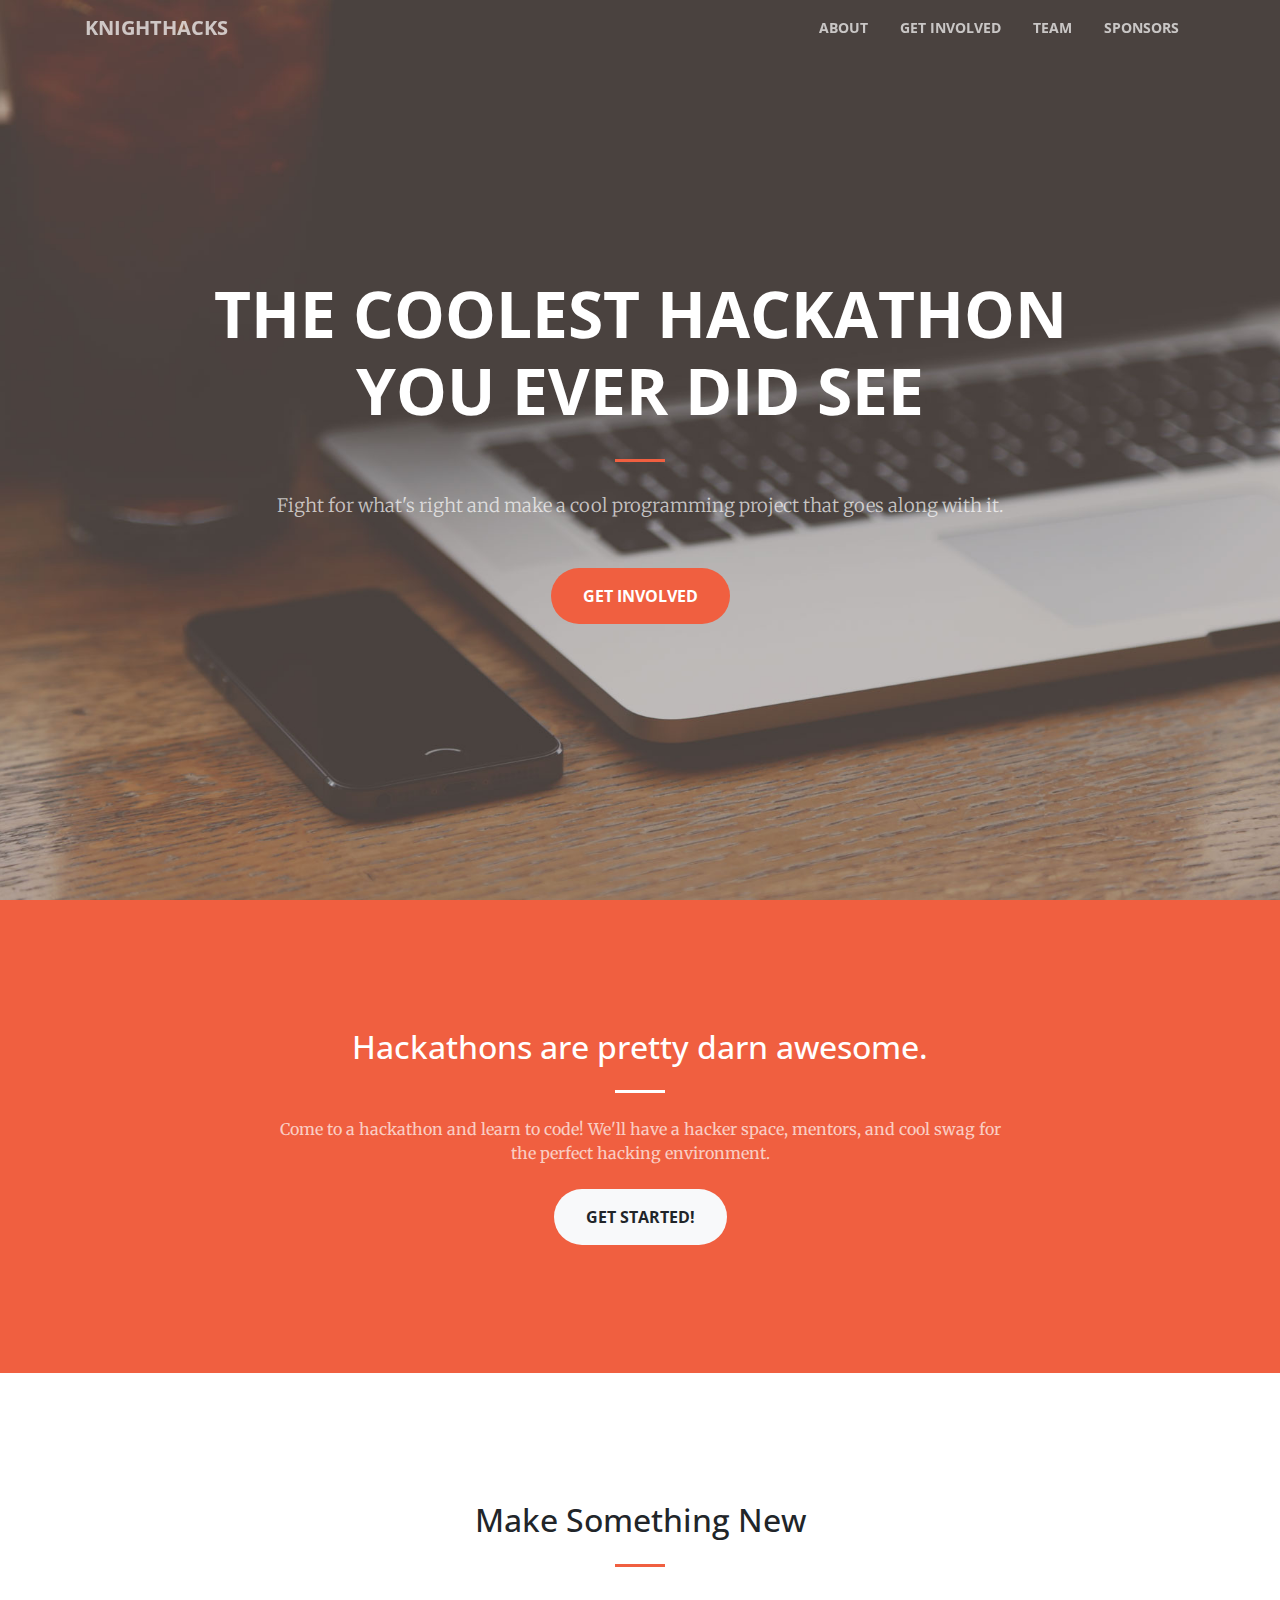
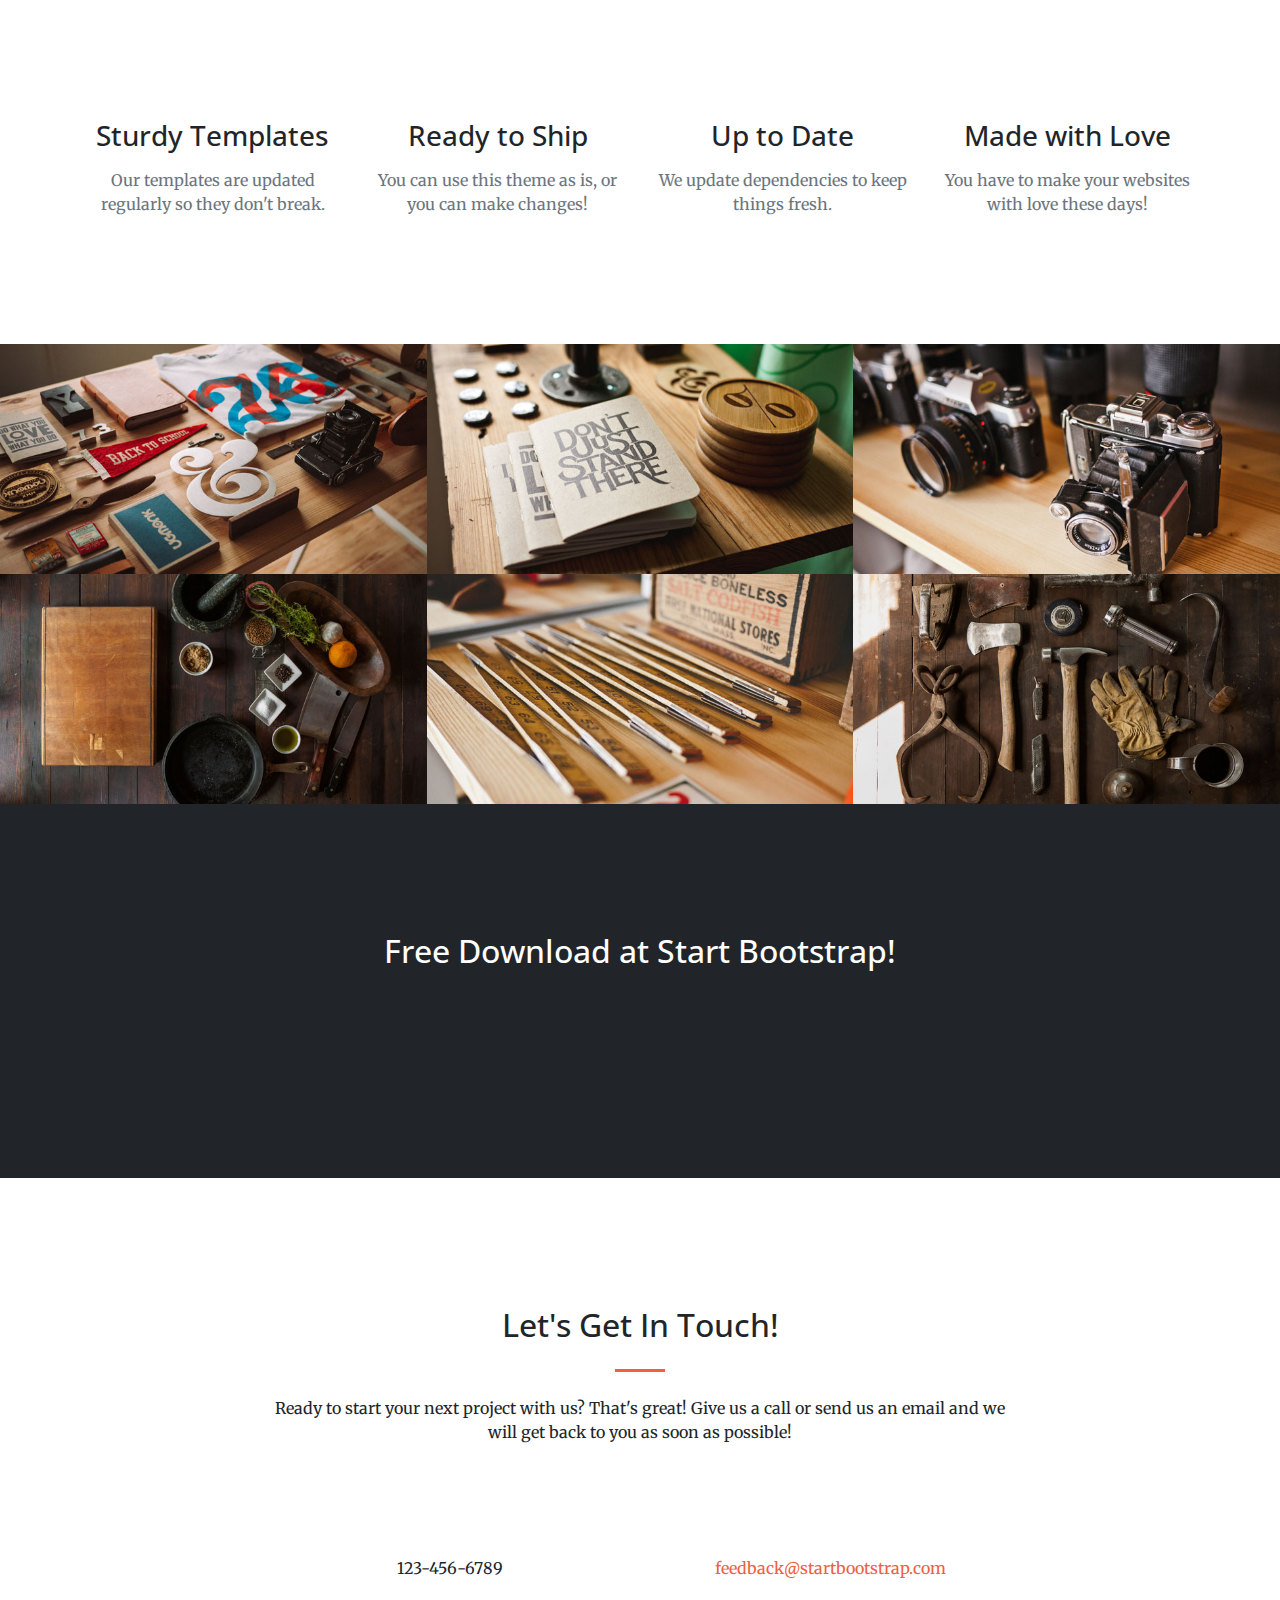
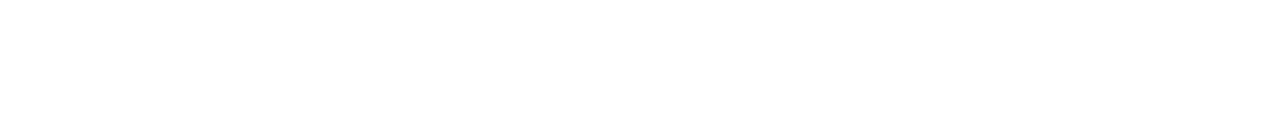
==== trying-bootstrap.html @ 51b9d4fe "rename again haha" ====
<!DOCTYPE html>
<html lang="en">

  <head>

    <meta charset="utf-8">
    <meta name="viewport" content="width=device-width, initial-scale=1, shrink-to-fit=no">
    <meta name="description" content="">
    <meta name="author" content="">

    <title>Knight Hacks</title>

    <!-- Bootstrap core CSS -->
    <link href="vendor/bootstrap/css/bootstrap.min.css" rel="stylesheet">

    <!-- Custom fonts for this template -->
    <link href="vendor/font-awesome/css/font-awesome.min.css" rel="stylesheet" type="text/css">
    <link href='https://fonts.googleapis.com/css?family=Open+Sans:300italic,400italic,600italic,700italic,800italic,400,300,600,700,800' rel='stylesheet' type='text/css'>
    <link href='https://fonts.googleapis.com/css?family=Merriweather:400,300,300italic,400italic,700,700italic,900,900italic' rel='stylesheet' type='text/css'>

    <!-- Plugin CSS -->
    <link href="vendor/magnific-popup/magnific-popup.css" rel="stylesheet">

    <!-- Custom styles for this template -->
    <link href="css/creative.min.css" rel="stylesheet">

  </head>

  <body id="page-top">

    <!-- Navigation -->
    <nav class="navbar navbar-expand-lg navbar-light fixed-top" id="mainNav">
      <div class="container">
        <a class="navbar-brand js-scroll-trigger" href="#page-top">Knighthacks</a>
        <button class="navbar-toggler navbar-toggler-right" type="button" data-toggle="collapse" data-target="#navbarResponsive" aria-controls="navbarResponsive" aria-expanded="false" aria-label="Toggle navigation">
          <span class="navbar-toggler-icon"></span>
        </button>
        <div class="collapse navbar-collapse" id="navbarResponsive">
          <ul class="navbar-nav ml-auto">
            <li class="nav-item">
              <a class="nav-link js-scroll-trigger" href="#about">About</a>
            </li>
            <li class="nav-item">
              <a class="nav-link js-scroll-trigger" href="#services">Get Involved</a>
            </li>
            <li class="nav-item">
              <a class="nav-link js-scroll-trigger" href="#portfolio">Team</a>
            </li>
            <li class="nav-item">
              <a class="nav-link js-scroll-trigger" href="#contact">Sponsors</a>
            </li>
          </ul>
        </div>
      </div>
    </nav>

    <header class="masthead text-center text-white d-flex">
      <div class="container my-auto">
        <div class="row">
          <div class="col-lg-10 mx-auto">
            <h1 class="text-uppercase">
              <strong>The coolest hackathon you ever did see</strong>
            </h1>
            <hr>
          </div>
          <div class="col-lg-8 mx-auto">
            <p class="text-faded mb-5">Fight for what's right and make a cool programming project that goes along with it.</p>
            <a class="btn btn-primary btn-xl js-scroll-trigger" href="#about">Get Involved</a>
          </div>
        </div>
      </div>
    </header>

    <section class="bg-primary" id="about">
      <div class="container">
        <div class="row">
          <div class="col-lg-8 mx-auto text-center">
            <h2 class="section-heading text-white">Hackathons are pretty darn awesome.</h2>
            <hr class="light my-4">
            <p class="text-faded mb-4">Come to a hackathon and learn to code! We'll have a hacker space, mentors, and cool swag for the perfect hacking environment. </p>
            <a class="btn btn-light btn-xl js-scroll-trigger" href="#services">Get Started!</a>
          </div>
        </div>
      </div>
    </section>

    <section id="services">
      <div class="container">
        <div class="row">
          <div class="col-lg-12 text-center">
            <h2 class="section-heading">Make Something New</h2>
            <hr class="my-4">
          </div>
        </div>
      </div>
      <div class="container">
        <div class="row">
          <div class="col-lg-3 col-md-6 text-center">
            <div class="service-box mt-5 mx-auto">
              <i class="fa fa-4x fa-diamond text-primary mb-3 sr-icons"></i>
              <h3 class="mb-3">Sturdy Templates</h3>
              <p class="text-muted mb-0">Our templates are updated regularly so they don't break.</p>
            </div>
          </div>
          <div class="col-lg-3 col-md-6 text-center">
            <div class="service-box mt-5 mx-auto">
              <i class="fa fa-4x fa-paper-plane text-primary mb-3 sr-icons"></i>
              <h3 class="mb-3">Ready to Ship</h3>
              <p class="text-muted mb-0">You can use this theme as is, or you can make changes!</p>
            </div>
          </div>
          <div class="col-lg-3 col-md-6 text-center">
            <div class="service-box mt-5 mx-auto">
              <i class="fa fa-4x fa-newspaper-o text-primary mb-3 sr-icons"></i>
              <h3 class="mb-3">Up to Date</h3>
              <p class="text-muted mb-0">We update dependencies to keep things fresh.</p>
            </div>
          </div>
          <div class="col-lg-3 col-md-6 text-center">
            <div class="service-box mt-5 mx-auto">
              <i class="fa fa-4x fa-heart text-primary mb-3 sr-icons"></i>
              <h3 class="mb-3">Made with Love</h3>
              <p class="text-muted mb-0">You have to make your websites with love these days!</p>
            </div>
          </div>
        </div>
      </div>
    </section>

    <section class="p-0" id="portfolio">
      <div class="container-fluid p-0">
        <div class="row no-gutters popup-gallery">
          <div class="col-lg-4 col-sm-6">
            <a class="portfolio-box" href="img/portfolio/fullsize/1.jpg">
              <img class="img-fluid" src="img/portfolio/thumbnails/1.jpg" alt="">
              <div class="portfolio-box-caption">
                <div class="portfolio-box-caption-content">
                  <div class="project-category text-faded">
                    Category
                  </div>
                  <div class="project-name">
                    Project Name
                  </div>
                </div>
              </div>
            </a>
          </div>
          <div class="col-lg-4 col-sm-6">
            <a class="portfolio-box" href="img/portfolio/fullsize/2.jpg">
              <img class="img-fluid" src="img/portfolio/thumbnails/2.jpg" alt="">
              <div class="portfolio-box-caption">
                <div class="portfolio-box-caption-content">
                  <div class="project-category text-faded">
                    Category
                  </div>
                  <div class="project-name">
                    Project Name
                  </div>
                </div>
              </div>
            </a>
          </div>
          <div class="col-lg-4 col-sm-6">
            <a class="portfolio-box" href="img/portfolio/fullsize/3.jpg">
              <img class="img-fluid" src="img/portfolio/thumbnails/3.jpg" alt="">
              <div class="portfolio-box-caption">
                <div class="portfolio-box-caption-content">
                  <div class="project-category text-faded">
                    Category
                  </div>
                  <div class="project-name">
                    Project Name
                  </div>
                </div>
              </div>
            </a>
          </div>
          <div class="col-lg-4 col-sm-6">
            <a class="portfolio-box" href="img/portfolio/fullsize/4.jpg">
              <img class="img-fluid" src="img/portfolio/thumbnails/4.jpg" alt="">
              <div class="portfolio-box-caption">
                <div class="portfolio-box-caption-content">
                  <div class="project-category text-faded">
                    Category
                  </div>
                  <div class="project-name">
                    Project Name
                  </div>
                </div>
              </div>
            </a>
          </div>
          <div class="col-lg-4 col-sm-6">
            <a class="portfolio-box" href="img/portfolio/fullsize/5.jpg">
              <img class="img-fluid" src="img/portfolio/thumbnails/5.jpg" alt="">
              <div class="portfolio-box-caption">
                <div class="portfolio-box-caption-content">
                  <div class="project-category text-faded">
                    Category
                  </div>
                  <div class="project-name">
                    Project Name
                  </div>
                </div>
              </div>
            </a>
          </div>
          <div class="col-lg-4 col-sm-6">
            <a class="portfolio-box" href="img/portfolio/fullsize/6.jpg">
              <img class="img-fluid" src="img/portfolio/thumbnails/6.jpg" alt="">
              <div class="portfolio-box-caption">
                <div class="portfolio-box-caption-content">
                  <div class="project-category text-faded">
                    Category
                  </div>
                  <div class="project-name">
                    Project Name
                  </div>
                </div>
              </div>
            </a>
          </div>
        </div>
      </div>
    </section>

    <section class="bg-dark text-white">
      <div class="container text-center">
        <h2 class="mb-4">Free Download at Start Bootstrap!</h2>
        <a class="btn btn-light btn-xl sr-button" href="http://startbootstrap.com/template-overviews/creative/">Download Now!</a>
      </div>
    </section>

    <section id="contact">
      <div class="container">
        <div class="row">
          <div class="col-lg-8 mx-auto text-center">
            <h2 class="section-heading">Let's Get In Touch!</h2>
            <hr class="my-4">
            <p class="mb-5">Ready to start your next project with us? That's great! Give us a call or send us an email and we will get back to you as soon as possible!</p>
          </div>
        </div>
        <div class="row">
          <div class="col-lg-4 ml-auto text-center">
            <i class="fa fa-phone fa-3x mb-3 sr-contact"></i>
            <p>123-456-6789</p>
          </div>
          <div class="col-lg-4 mr-auto text-center">
            <i class="fa fa-envelope-o fa-3x mb-3 sr-contact"></i>
            <p>
              <a href="mailto:your-email@your-domain.com">feedback@startbootstrap.com</a>
            </p>
          </div>
        </div>
      </div>
    </section>

    <!-- Bootstrap core JavaScript -->
    <script src="vendor/jquery/jquery.min.js"></script>
    <script src="vendor/bootstrap/js/bootstrap.bundle.min.js"></script>

    <!-- Plugin JavaScript -->
    <script src="vendor/jquery-easing/jquery.easing.min.js"></script>
    <script src="vendor/scrollreveal/scrollreveal.min.js"></script>
    <script src="vendor/magnific-popup/jquery.magnific-popup.min.js"></script>

    <!-- Custom scripts for this template -->
    <script src="js/creative.min.js"></script>

  </body>

</html>
---- css/creative.min.css ----
body,html{width:100%;height:100%}body{font-family:Merriweather,'Helvetica Neue',Arial,sans-serif}hr{max-width:50px;border-width:3px;border-color:#f05f40}hr.light{border-color:#fff}a{color:#f05f40;-webkit-transition:all .2s;-moz-transition:all .2s;transition:all .2s}a:hover{color:#f05f40}h1,h2,h3,h4,h5,h6{font-family:'Open Sans','Helvetica Neue',Arial,sans-serif}.bg-primary{background-color:#f05f40!important}.bg-dark{background-color:#212529!important}.text-faded{color:rgba(255,255,255,.7)}section{padding:8rem 0}.section-heading{margin-top:0}::-moz-selection{color:#fff;background:#212529;text-shadow:none}::selection{color:#fff;background:#212529;text-shadow:none}img::selection{color:#fff;background:0 0}img::-moz-selection{color:#fff;background:0 0}#mainNav{border-bottom:1px solid rgba(33,37,41,.1);background-color:#fff;font-family:'Open Sans','Helvetica Neue',Arial,sans-serif;-webkit-transition:all .2s;-moz-transition:all .2s;transition:all .2s}#mainNav .navbar-brand{font-weight:700;text-transform:uppercase;color:#f05f40;font-family:'Open Sans','Helvetica Neue',Arial,sans-serif}#mainNav .navbar-brand:focus,#mainNav .navbar-brand:hover{color:#f05f40}#mainNav .navbar-nav>li.nav-item>a.nav-link,#mainNav .navbar-nav>li.nav-item>a.nav-link:focus{font-size:.9rem;font-weight:700;text-transform:uppercase;color:#212529}#mainNav .navbar-nav>li.nav-item>a.nav-link:focus:hover,#mainNav .navbar-nav>li.nav-item>a.nav-link:hover{color:#f05f40}#mainNav .navbar-nav>li.nav-item>a.nav-link.active,#mainNav .navbar-nav>li.nav-item>a.nav-link:focus.active{color:#f05f40!important;background-color:transparent}#mainNav .navbar-nav>li.nav-item>a.nav-link.active:hover,#mainNav .navbar-nav>li.nav-item>a.nav-link:focus.active:hover{background-color:transparent}@media (min-width:992px){#mainNav{border-color:transparent;background-color:transparent}#mainNav .navbar-brand{color:rgba(255,255,255,.7)}#mainNav .navbar-brand:focus,#mainNav .navbar-brand:hover{color:#fff}#mainNav .navbar-nav>li.nav-item>a.nav-link{padding:.5rem 1rem}#mainNav .navbar-nav>li.nav-item>a.nav-link,#mainNav .navbar-nav>li.nav-item>a.nav-link:focus{color:rgba(255,255,255,.7)}#mainNav .navbar-nav>li.nav-item>a.nav-link:focus:hover,#mainNav .navbar-nav>li.nav-item>a.nav-link:hover{color:#fff}#mainNav.navbar-shrink{border-bottom:1px solid rgba(33,37,41,.1);background-color:#fff}#mainNav.navbar-shrink .navbar-brand{color:#f05f40}#mainNav.navbar-shrink .navbar-brand:focus,#mainNav.navbar-shrink .navbar-brand:hover{color:#f05f40}#mainNav.navbar-shrink .navbar-nav>li.nav-item>a.nav-link,#mainNav.navbar-shrink .navbar-nav>li.nav-item>a.nav-link:focus{color:#212529}#mainNav.navbar-shrink .navbar-nav>li.nav-item>a.nav-link:focus:hover,#mainNav.navbar-shrink .navbar-nav>li.nav-item>a.nav-link:hover{color:#f05f40}}header.masthead{padding-top:10rem;padding-bottom:calc(10rem - 56px);background-image:url(../img/header.jpg);background-position:center center;-webkit-background-size:cover;-moz-background-size:cover;-o-background-size:cover;background-size:cover}header.masthead hr{margin-top:30px;margin-bottom:30px}header.masthead h1{font-size:2rem}header.masthead p{font-weight:300}@media (min-width:768px){header.masthead p{font-size:1.15rem}}@media (min-width:992px){header.masthead{height:100vh;min-height:650px;padding-top:0;padding-bottom:0}header.masthead h1{font-size:3rem}}@media (min-width:1200px){header.masthead h1{font-size:4rem}}.service-box{max-width:400px}.portfolio-box{position:relative;display:block;max-width:650px;margin:0 auto}.portfolio-box .portfolio-box-caption{position:absolute;bottom:0;display:block;width:100%;height:100%;text-align:center;opacity:0;color:#fff;background:rgba(240,95,64,.9);-webkit-transition:all .2s;-moz-transition:all .2s;transition:all .2s}.portfolio-box .portfolio-box-caption .portfolio-box-caption-content{position:absolute;top:50%;width:100%;transform:translateY(-50%);text-align:center}.portfolio-box .portfolio-box-caption .portfolio-box-caption-content .project-category,.portfolio-box .portfolio-box-caption .portfolio-box-caption-content .project-name{padding:0 15px;font-family:'Open Sans','Helvetica Neue',Arial,sans-serif}.portfolio-box .portfolio-box-caption .portfolio-box-caption-content .project-category{font-size:14px;font-weight:600;text-transform:uppercase}.portfolio-box .portfolio-box-caption .portfolio-box-caption-content .project-name{font-size:18px}.portfolio-box:hover .portfolio-box-caption{opacity:1}.portfolio-box:focus{outline:0}@media (min-width:768px){.portfolio-box .portfolio-box-caption .portfolio-box-caption-content .project-category{font-size:16px}.portfolio-box .portfolio-box-caption .portfolio-box-caption-content .project-name{font-size:22px}}.text-primary{color:#f05f40!important}.btn{font-weight:700;text-transform:uppercase;border:none;border-radius:300px;font-family:'Open Sans','Helvetica Neue',Arial,sans-serif}.btn-xl{padding:1rem 2rem}.btn-primary{background-color:#f05f40;border-color:#f05f40}.btn-primary:active,.btn-primary:focus,.btn-primary:hover{color:#fff;background-color:#ee4b28!important}.btn-primary:active,.btn-primary:focus{box-shadow:0 0 0 .2rem rgba(240,95,64,.5)!important}
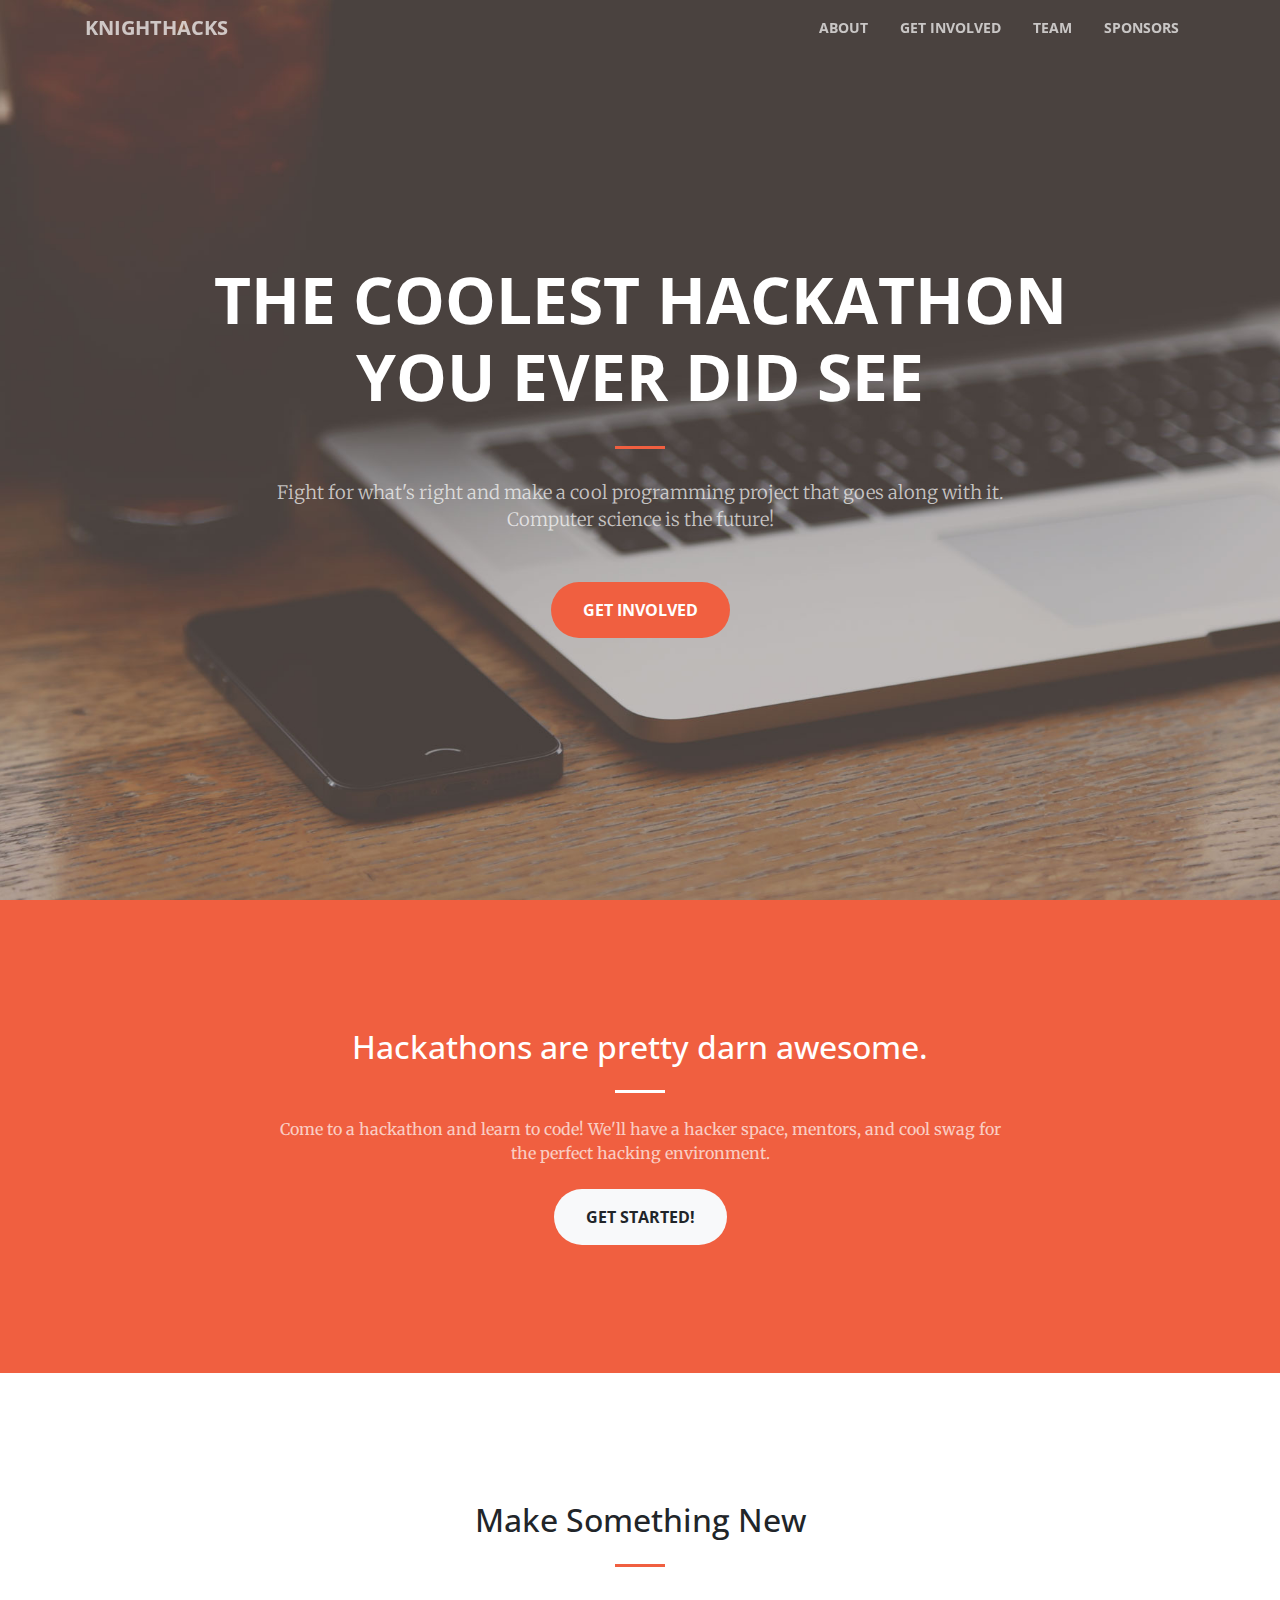
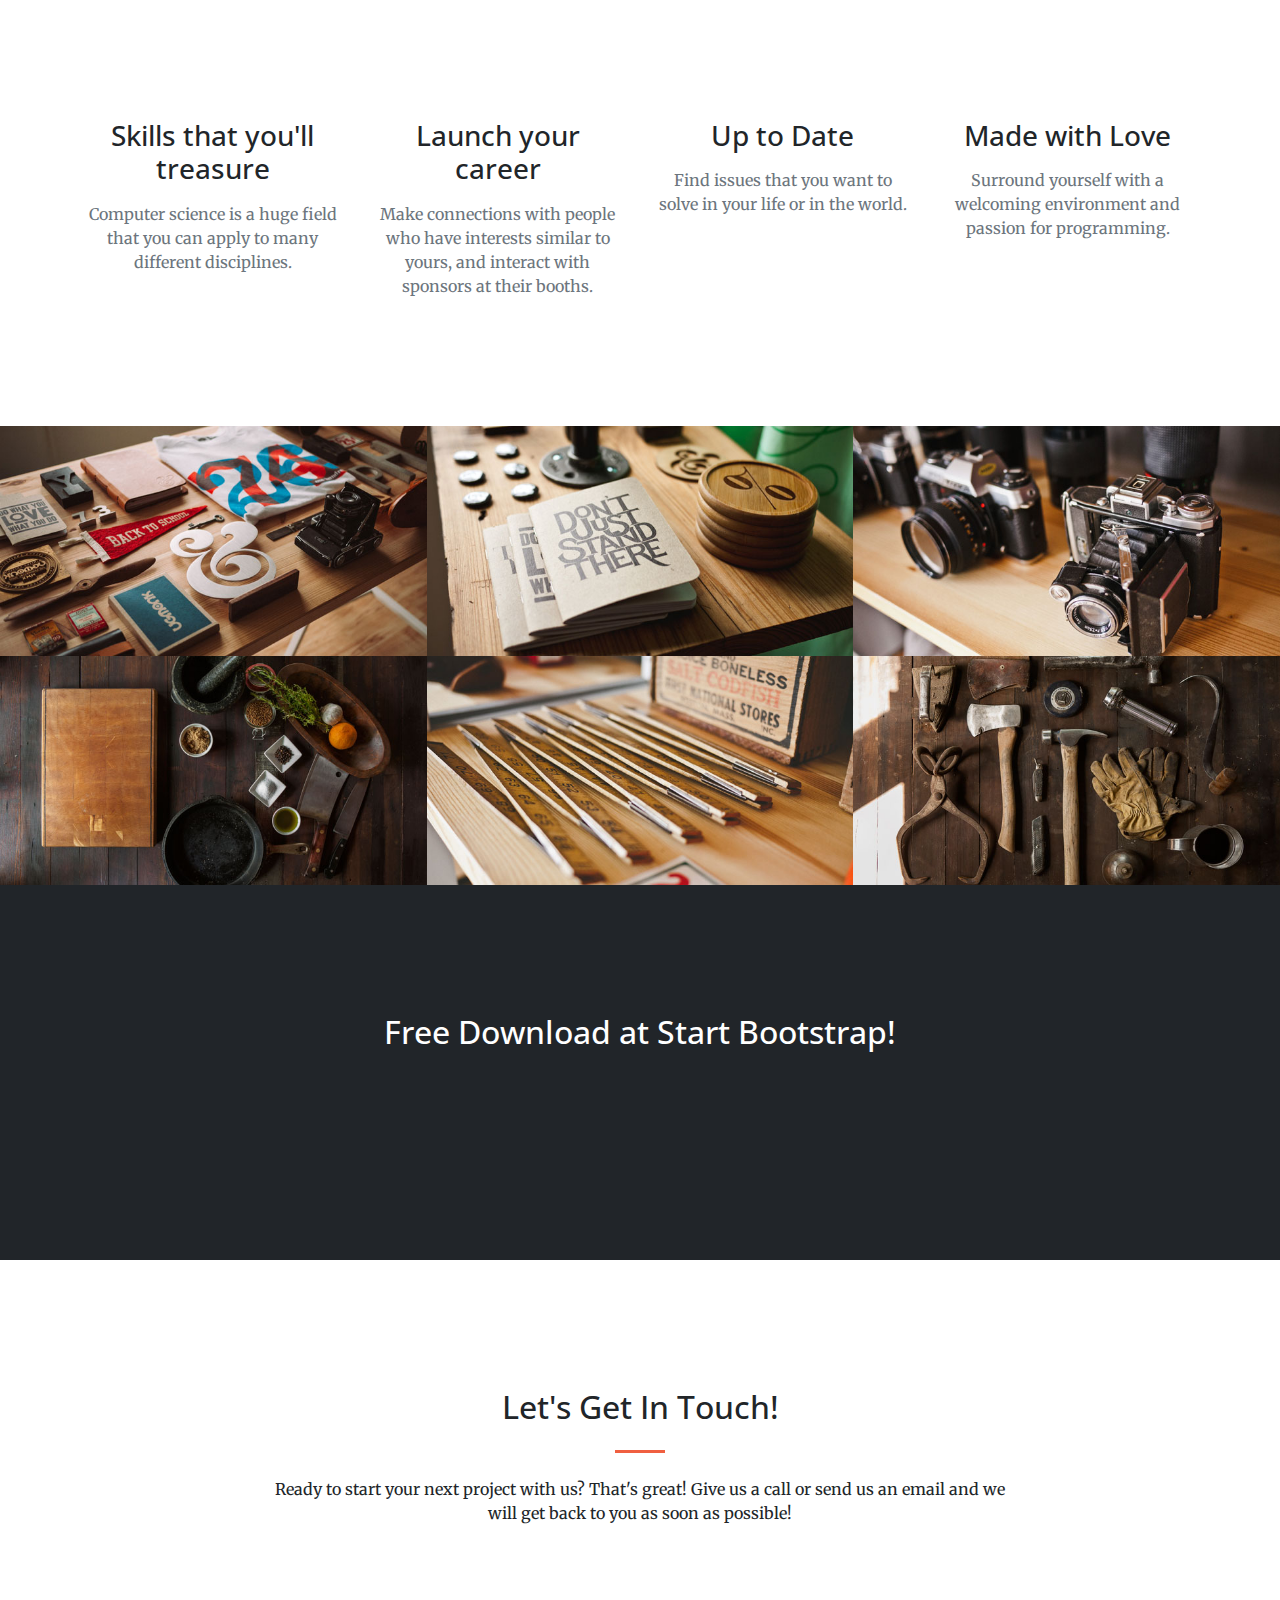
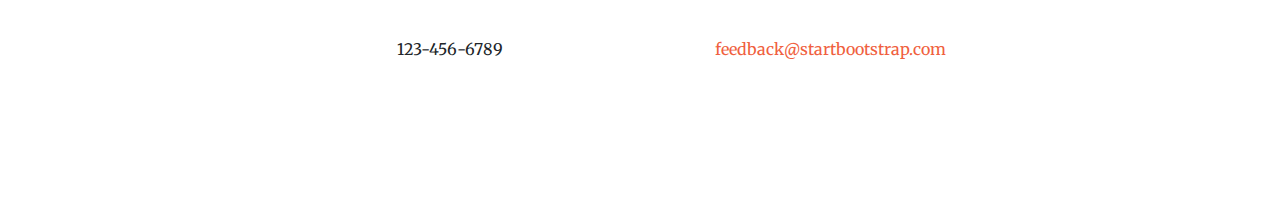
==== commit 28d87653: "changing messages of premade boxes" ====
--- a/trying-bootstrap.html
+++ b/trying-bootstrap.html
@@ -64,7 +64,7 @@
             <hr>
           </div>
           <div class="col-lg-8 mx-auto">
-            <p class="text-faded mb-5">Fight for what's right and make a cool programming project that goes along with it.</p>
+            <p class="text-faded mb-5">Fight for what's right and make a cool programming project that goes along with it. Computer science is the future!</p>
             <a class="btn btn-primary btn-xl js-scroll-trigger" href="#about">Get Involved</a>
           </div>
         </div>
@@ -98,29 +98,29 @@
           <div class="col-lg-3 col-md-6 text-center">
             <div class="service-box mt-5 mx-auto">
               <i class="fa fa-4x fa-diamond text-primary mb-3 sr-icons"></i>
-              <h3 class="mb-3">Sturdy Templates</h3>
-              <p class="text-muted mb-0">Our templates are updated regularly so they don't break.</p>
+              <h3 class="mb-3">Skills that you'll treasure</h3>
+              <p class="text-muted mb-0">Computer science is a huge field that you can apply to many different disciplines. </p>
             </div>
           </div>
           <div class="col-lg-3 col-md-6 text-center">
             <div class="service-box mt-5 mx-auto">
               <i class="fa fa-4x fa-paper-plane text-primary mb-3 sr-icons"></i>
-              <h3 class="mb-3">Ready to Ship</h3>
-              <p class="text-muted mb-0">You can use this theme as is, or you can make changes!</p>
+              <h3 class="mb-3">Launch your career</h3>
+              <p class="text-muted mb-0">Make connections with people who have interests similar to yours, and interact with sponsors at their booths.</p>
             </div>
           </div>
           <div class="col-lg-3 col-md-6 text-center">
             <div class="service-box mt-5 mx-auto">
               <i class="fa fa-4x fa-newspaper-o text-primary mb-3 sr-icons"></i>
               <h3 class="mb-3">Up to Date</h3>
-              <p class="text-muted mb-0">We update dependencies to keep things fresh.</p>
+              <p class="text-muted mb-0">Find issues that you want to solve in your life or in the world.</p>
             </div>
           </div>
           <div class="col-lg-3 col-md-6 text-center">
             <div class="service-box mt-5 mx-auto">
               <i class="fa fa-4x fa-heart text-primary mb-3 sr-icons"></i>
               <h3 class="mb-3">Made with Love</h3>
-              <p class="text-muted mb-0">You have to make your websites with love these days!</p>
+              <p class="text-muted mb-0">Surround yourself with a welcoming environment and passion for programming.</p>
             </div>
           </div>
         </div>
@@ -136,10 +136,10 @@
               <div class="portfolio-box-caption">
                 <div class="portfolio-box-caption-content">
                   <div class="project-category text-faded">
-                    Category
-                  </div>
-                  <div class="project-name">
-                    Project Name
+                    Image Thing
+                  </div>
+                  <div class="project-name">
+                    First Project image
                   </div>
                 </div>
               </div>
